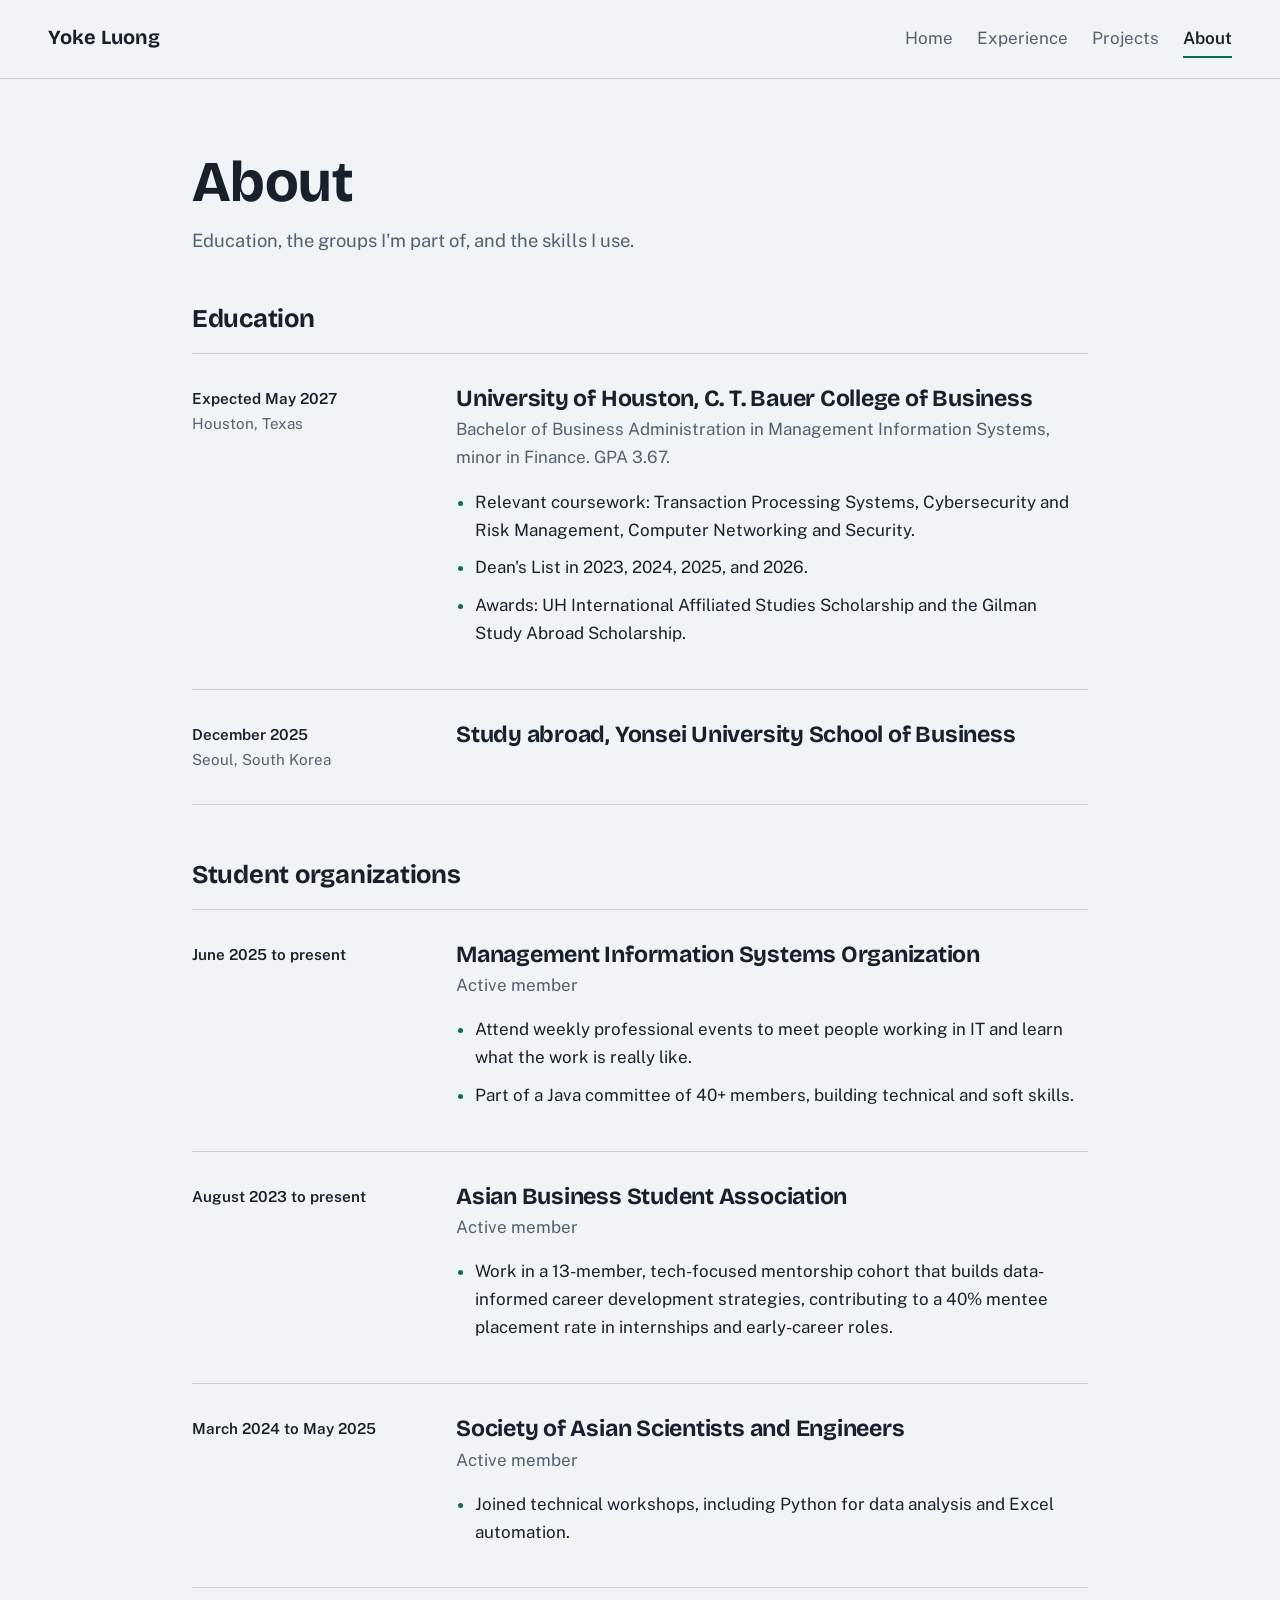
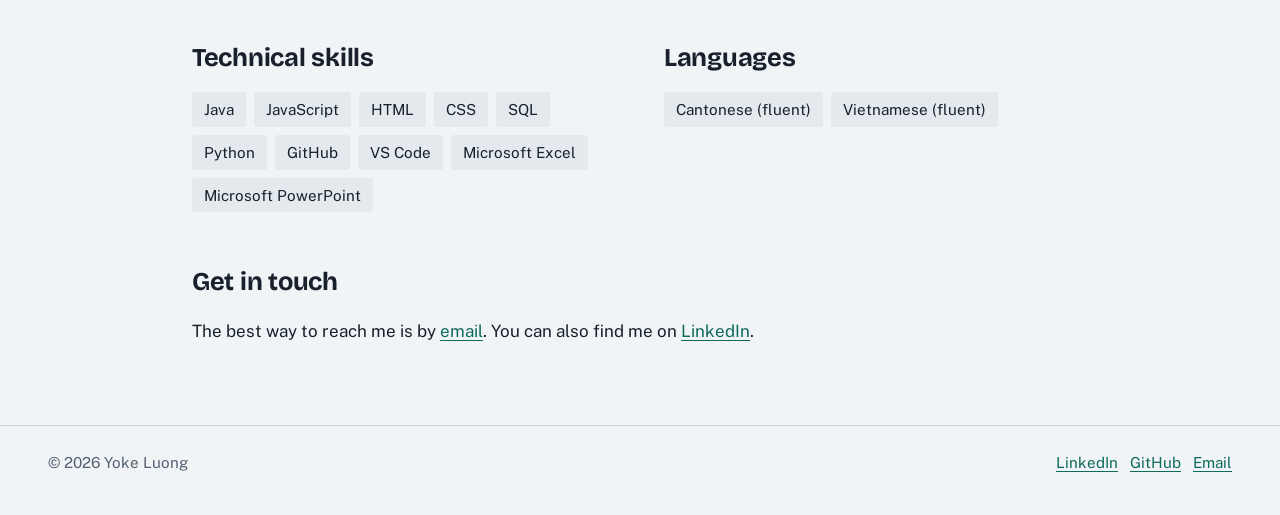
==== about.html @ 77e88e61 "Add files via upload" ====
<!DOCTYPE html>
<html lang="en">
<head>
  <meta charset="utf-8">
  <meta name="viewport" content="width=device-width, initial-scale=1">
  <title>About | Yoke Luong</title>
  <meta name="description" content="Education, study abroad at Yonsei University, student organizations, skills, and languages.">
  <link rel="preconnect" href="https://fonts.googleapis.com">
  <link rel="preconnect" href="https://fonts.gstatic.com" crossorigin>
  <link href="https://fonts.googleapis.com/css2?family=Bricolage+Grotesque:opsz,wght@12..96,600;12..96,700;12..96,800&family=Public+Sans:wght@400;600&display=swap" rel="stylesheet">
  <link rel="stylesheet" href="style.css">
</head>
<body>
  <a class="skip" href="#main">Skip to content</a>

  <header class="site-header">
    <a class="brand" href="index.html">Yoke Luong</a>
    <nav class="site-nav" aria-label="Main">
      <a href="index.html">Home</a>
      <a href="experience.html">Experience</a>
      <a href="projects.html">Projects</a>
      <a href="about.html" aria-current="page">About</a>
    </nav>
  </header>

  <main id="main">
    <h1 class="page-title">About</h1>
    <p class="page-intro">Education, the groups I'm part of, and the skills I use.</p>

    <section>
      <h2>Education</h2>
      <article class="entry">
        <div class="entry-meta">
          <strong>Expected May 2027</strong>
          Houston, Texas
        </div>
        <div>
          <h3>University of Houston, C. T. Bauer College of Business</h3>
          <p class="role">Bachelor of Business Administration in Management Information Systems, minor in Finance. GPA 3.67.</p>
          <ul>
            <li>Relevant coursework: Transaction Processing Systems, Cybersecurity and Risk Management, Computer Networking and Security.</li>
            <li>Dean's List in 2023, 2024, 2025, and 2026.</li>
            <li>Awards: UH International Affiliated Studies Scholarship and the Gilman Study Abroad Scholarship.</li>
          </ul>
        </div>
      </article>
      <article class="entry">
        <div class="entry-meta">
          <strong>December 2025</strong>
          Seoul, South Korea
        </div>
        <div>
          <h3>Study abroad, Yonsei University School of Business</h3>
        </div>
      </article>
    </section>

    <section>
      <h2>Student organizations</h2>
      <article class="entry">
        <div class="entry-meta">
          <strong>June 2025 to present</strong>
        </div>
        <div>
          <h3>Management Information Systems Organization</h3>
          <p class="role">Active member</p>
          <ul>
            <li>Attend weekly professional events to meet people working in IT and learn what the work is really like.</li>
            <li>Part of a Java committee of 40+ members, building technical and soft skills.</li>
          </ul>
        </div>
      </article>
      <article class="entry">
        <div class="entry-meta">
          <strong>August 2023 to present</strong>
        </div>
        <div>
          <h3>Asian Business Student Association</h3>
          <p class="role">Active member</p>
          <ul>
            <li>Work in a 13-member, tech-focused mentorship cohort that builds data-informed career development strategies, contributing to a 40% mentee placement rate in internships and early-career roles.</li>
          </ul>
        </div>
      </article>
      <article class="entry">
        <div class="entry-meta">
          <strong>March 2024 to May 2025</strong>
        </div>
        <div>
          <h3>Society of Asian Scientists and Engineers</h3>
          <p class="role">Active member</p>
          <ul>
            <li>Joined technical workshops, including Python for data analysis and Excel automation.</li>
          </ul>
        </div>
      </article>
    </section>

    <section class="split">
      <div>
        <h2>Technical skills</h2>
        <ul class="tags">
          <li>Java</li>
          <li>JavaScript</li>
          <li>HTML</li>
          <li>CSS</li>
          <li>SQL</li>
          <li>Python</li>
          <li>GitHub</li>
          <li>VS Code</li>
          <li>Microsoft Excel</li>
          <li>Microsoft PowerPoint</li>
        </ul>
      </div>
      <div>
        <h2>Languages</h2>
        <ul class="tags">
          <li>Cantonese (fluent)</li>
          <li>Vietnamese (fluent)</li>
        </ul>
      </div>
    </section>

    <section>
      <h2>Get in touch</h2>
      <p>The best way to reach me is by <a href="mailto:yokeluong@gmail.com">email</a>. You can also find me on <a href="https://www.linkedin.com/in/yoke-luong/">LinkedIn</a>.</p>
    </section>
  </main>

  <footer class="site-footer">
    <p>&copy; 2026 Yoke Luong</p>
    <p>
      <a href="https://www.linkedin.com/in/yoke-luong/">LinkedIn</a> &nbsp;
      <a href="https://github.com/Yoki-Luong">GitHub</a> &nbsp;
      <a href="mailto:yokeluong@gmail.com">Email</a>
    </p>
  </footer>
</body>
</html>
---- style.css ----
/* Yoke Luong — personal site
   Palette: paper grey, ink, audit green. Fonts: Bricolage Grotesque (headings), Public Sans (body). */

:root {
  --paper: #f1f4f7;
  --paper-deep: #e4e9ee;
  --ink: #17202b;
  --muted: #526070;
  --line: #c6cfd9;
  --accent: #0e6a5a;
  --accent-soft: #d6ebe5;
  --focus: #b45309;
  --measure: 68ch;
  --gutter: clamp(1.25rem, 5vw, 3rem);
}

*,
*::before,
*::after {
  box-sizing: border-box;
}

html {
  -webkit-text-size-adjust: 100%;
}

body {
  margin: 0;
  background: var(--paper);
  color: var(--ink);
  font-family: "Public Sans", system-ui, -apple-system, "Segoe UI", sans-serif;
  font-size: 1.0625rem;
  line-height: 1.65;
}

h1,
h2,
h3 {
  font-family: "Bricolage Grotesque", "Public Sans", system-ui, sans-serif;
  line-height: 1.1;
  margin: 0;
  letter-spacing: -0.01em;
}

p {
  margin: 0 0 1rem;
  max-width: var(--measure);
}

a {
  color: var(--accent);
  text-underline-offset: 0.2em;
  text-decoration-thickness: 1px;
}

a:hover {
  text-decoration-thickness: 2px;
}

a:focus-visible,
button:focus-visible {
  outline: 3px solid var(--focus);
  outline-offset: 3px;
  border-radius: 2px;
}

.skip {
  position: absolute;
  left: -999px;
  top: 0;
  background: var(--ink);
  color: #fff;
  padding: 0.6rem 1rem;
  z-index: 10;
}

.skip:focus {
  left: 0;
}

/* Header and navigation */

.site-header {
  display: flex;
  flex-wrap: wrap;
  align-items: baseline;
  justify-content: space-between;
  gap: 0.75rem 2rem;
  padding: 1.25rem var(--gutter);
  border-bottom: 1px solid var(--line);
}

.brand {
  font-family: "Bricolage Grotesque", sans-serif;
  font-weight: 700;
  font-size: 1.25rem;
  color: var(--ink);
  text-decoration: none;
}

.site-nav {
  display: flex;
  flex-wrap: wrap;
  gap: 0.25rem 1.5rem;
}

.site-nav a {
  color: var(--muted);
  text-decoration: none;
  padding: 0.25rem 0;
  border-bottom: 2px solid transparent;
}

.site-nav a:hover {
  color: var(--ink);
}

.site-nav a[aria-current="page"] {
  color: var(--ink);
  font-weight: 600;
  border-bottom-color: var(--accent);
}

/* Layout */

main {
  padding: clamp(2rem, 6vw, 4.5rem) var(--gutter) 4rem;
  max-width: 62rem;
  margin: 0 auto;
}

.page-title {
  font-size: clamp(2.2rem, 6vw, 3.6rem);
  margin-bottom: 0.75rem;
}

.page-intro {
  color: var(--muted);
  font-size: 1.15rem;
  margin-bottom: 3rem;
}

section + section {
  margin-top: 3.5rem;
}

h2 {
  font-size: 1.6rem;
  margin-bottom: 1.25rem;
}

/* Home hero */

.hero h1 {
  font-size: clamp(2.6rem, 8vw, 5.2rem);
  font-weight: 800;
  margin-bottom: 1.25rem;
}

.hero .lead {
  font-family: "Bricolage Grotesque", sans-serif;
  font-size: clamp(1.4rem, 3.4vw, 2rem);
  line-height: 1.25;
  max-width: 28ch;
  margin-bottom: 1.5rem;
}

.hero .sub {
  color: var(--muted);
  margin-bottom: 2rem;
}

.actions {
  display: flex;
  flex-wrap: wrap;
  gap: 0.75rem;
}

.button {
  display: inline-block;
  padding: 0.7rem 1.25rem;
  border: 2px solid var(--accent);
  background: var(--accent);
  color: #fff;
  font-weight: 600;
  text-decoration: none;
  border-radius: 3px;
}

.button:hover {
  background: #0a5648;
  border-color: #0a5648;
}

.button.quiet {
  background: transparent;
  color: var(--accent);
}

.button.quiet:hover {
  background: var(--accent-soft);
}

/* Results ledger */

.ledger {
  width: 100%;
  border-collapse: collapse;
  font-size: 1rem;
}

.ledger caption {
  text-align: left;
  font-family: "Bricolage Grotesque", sans-serif;
  font-weight: 700;
  font-size: 1.6rem;
  padding-bottom: 1rem;
}

.ledger th,
.ledger td {
  text-align: left;
  vertical-align: top;
  padding: 0.85rem 1rem 0.85rem 0;
  border-bottom: 1px solid var(--line);
}

.ledger thead th {
  color: var(--muted);
  font-weight: 600;
  font-size: 0.9rem;
  border-bottom: 2px solid var(--ink);
}

.ledger td:last-child {
  font-weight: 700;
  color: var(--accent);
  padding-right: 0;
}

/* Two column text blocks */

.split {
  display: grid;
  grid-template-columns: 1fr;
  gap: 2rem;
}

@media (min-width: 52rem) {
  .split {
    grid-template-columns: 1fr 1fr;
    gap: 3rem;
  }
}

/* Entries (experience, projects, involvement) */

.entry {
  display: grid;
  grid-template-columns: 1fr;
  gap: 0.5rem 2.5rem;
  padding: 2rem 0;
  border-top: 1px solid var(--line);
}

.entry:last-child {
  border-bottom: 1px solid var(--line);
}

@media (min-width: 52rem) {
  .entry {
    grid-template-columns: 14rem 1fr;
  }
}

.entry-meta {
  color: var(--muted);
  font-size: 0.95rem;
}

.entry-meta strong {
  display: block;
  color: var(--ink);
  font-weight: 600;
}

.entry h2,
.entry h3 {
  font-size: 1.45rem;
  margin-bottom: 0.25rem;
}

.entry .role {
  color: var(--muted);
  margin-bottom: 1rem;
}

.entry ul {
  margin: 0;
  padding-left: 1.2rem;
  max-width: var(--measure);
}

.entry li {
  margin-bottom: 0.6rem;
}

.entry li::marker {
  color: var(--accent);
}

/* Definition lists (about page facts) */

.facts {
  margin: 0;
}

.facts dt {
  font-weight: 600;
  margin-top: 1rem;
}

.facts dd {
  margin: 0.15rem 0 0;
  color: var(--muted);
}

.tags {
  list-style: none;
  padding: 0;
  margin: 0;
  display: flex;
  flex-wrap: wrap;
  gap: 0.5rem;
}

.tags li {
  background: var(--paper-deep);
  padding: 0.3rem 0.75rem;
  border-radius: 3px;
  font-size: 0.95rem;
}

/* Footer */

.site-footer {
  border-top: 1px solid var(--line);
  padding: 1.5rem var(--gutter) 2.5rem;
  color: var(--muted);
  font-size: 0.95rem;
  display: flex;
  flex-wrap: wrap;
  gap: 0.5rem 2rem;
  justify-content: space-between;
}

.site-footer p {
  margin: 0;
}

/* Mobile: turn the ledger into stacked rows */

@media (max-width: 40rem) {
  .ledger thead {
    position: absolute;
    left: -999px;
  }

  .ledger tr {
    display: block;
    padding: 0.85rem 0;
    border-bottom: 1px solid var(--line);
  }

  .ledger th,
  .ledger td {
    display: block;
    padding: 0.1rem 0;
    border: 0;
  }

  .ledger td:last-child {
    margin-top: 0.25rem;
  }
}

@media (prefers-reduced-motion: reduce) {
  * {
    scroll-behavior: auto !important;
    transition: none !important;
  }
}

@media print {
  .site-nav,
  .actions,
  .skip {
    display: none;
  }

  body {
    background: #fff;
  }
}
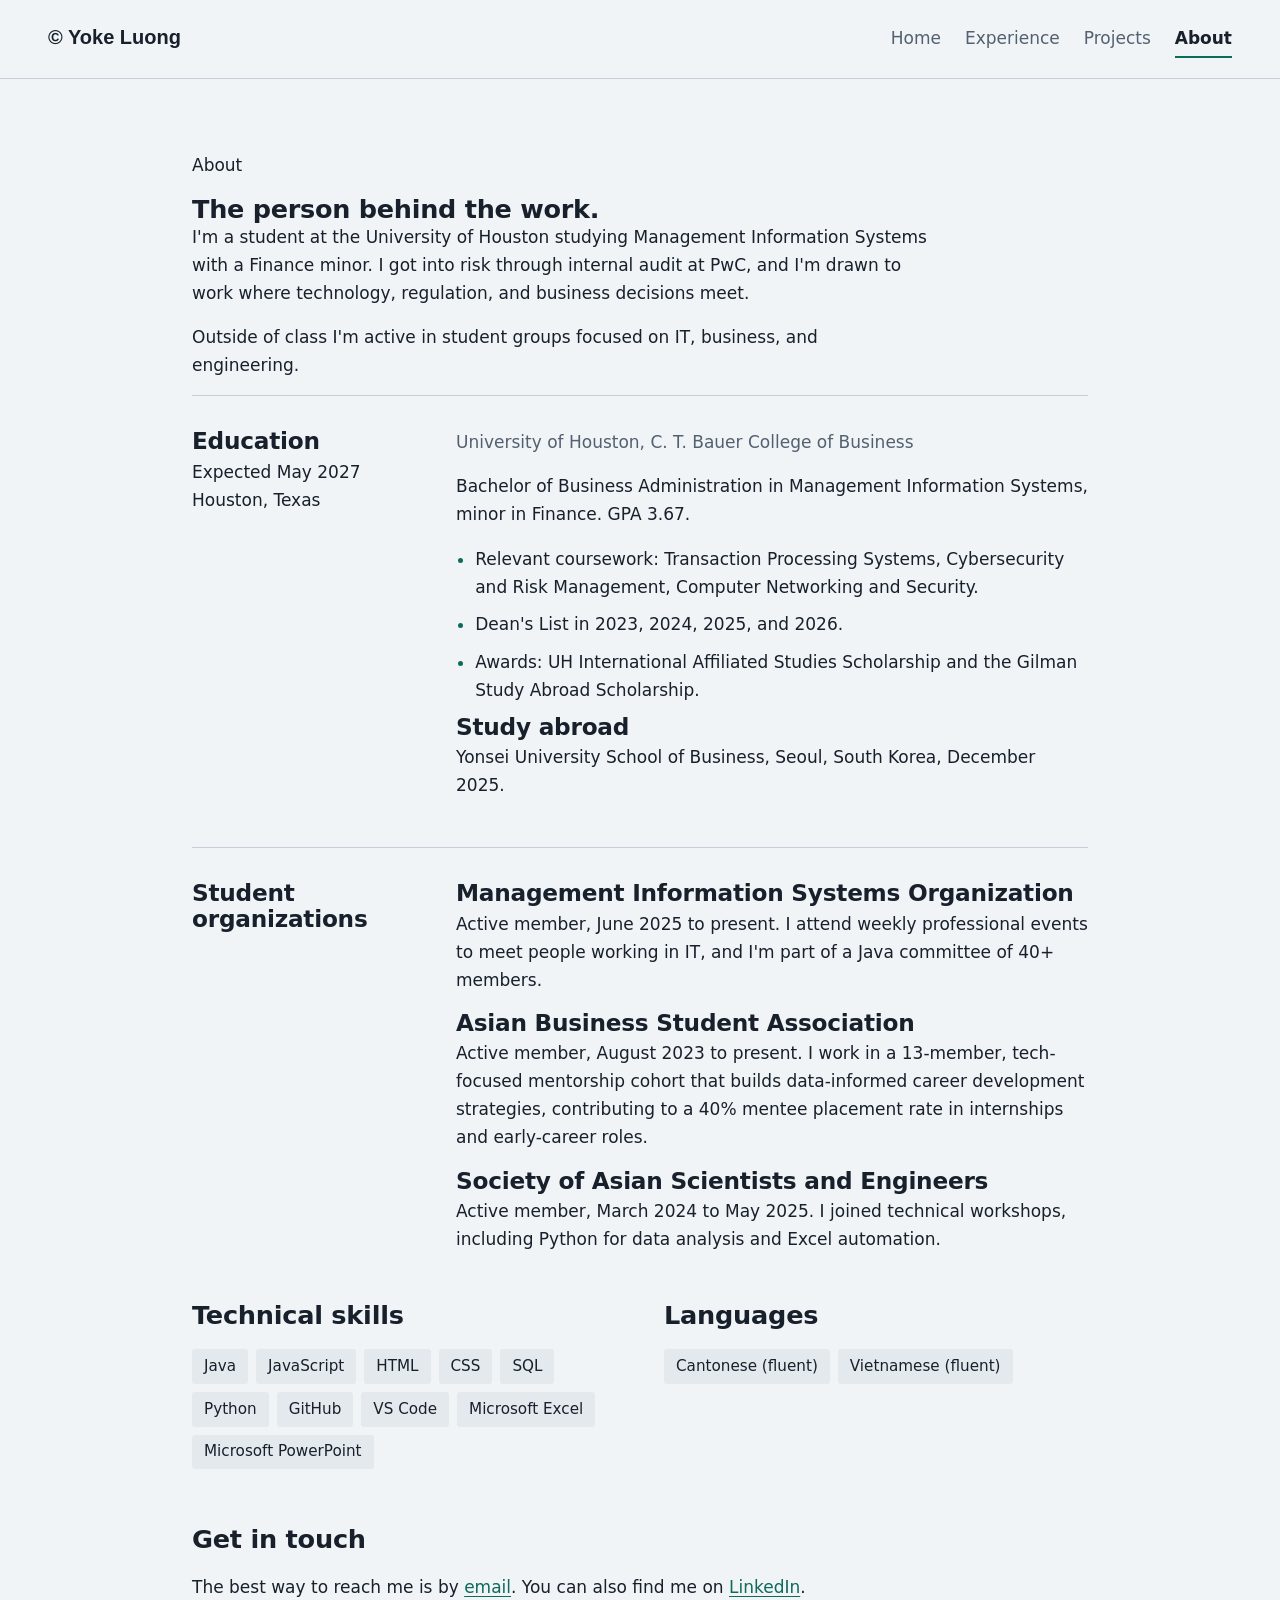
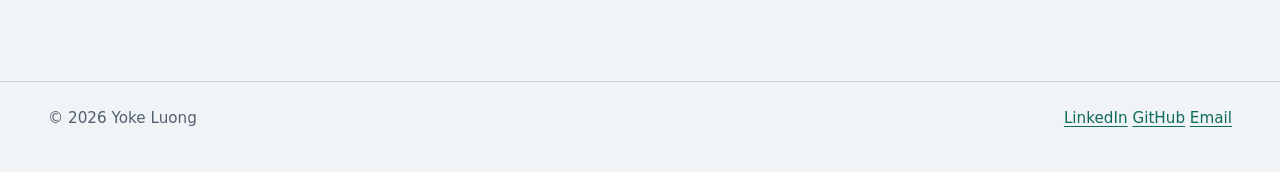
==== commit d7674c8d: "Update about.html with new content and styling" ====
--- a/about.html
+++ b/about.html
@@ -7,14 +7,14 @@
   <meta name="description" content="Education, study abroad at Yonsei University, student organizations, skills, and languages.">
   <link rel="preconnect" href="https://fonts.googleapis.com">
   <link rel="preconnect" href="https://fonts.gstatic.com" crossorigin>
-  <link href="https://fonts.googleapis.com/css2?family=Bricolage+Grotesque:opsz,wght@12..96,600;12..96,700;12..96,800&family=Public+Sans:wght@400;600&display=swap" rel="stylesheet">
+  <link href="https://fonts.googleapis.com/css2?family=Inter+Tight:wght@400;500;600;700;800&display=swap" rel="stylesheet">
   <link rel="stylesheet" href="style.css">
 </head>
 <body>
   <a class="skip" href="#main">Skip to content</a>
 
   <header class="site-header">
-    <a class="brand" href="index.html">Yoke Luong</a>
+    <a class="brand" href="index.html">&copy; Yoke Luong</a>
     <nav class="site-nav" aria-label="Main">
       <a href="index.html">Home</a>
       <a href="experience.html">Experience</a>
@@ -24,79 +24,50 @@
   </header>
 
   <main id="main">
-    <h1 class="page-title">About</h1>
-    <p class="page-intro">Education, the groups I'm part of, and the skills I use.</p>
-
-    <section>
-      <h2>Education</h2>
-      <article class="entry">
-        <div class="entry-meta">
-          <strong>Expected May 2027</strong>
-          Houston, Texas
-        </div>
-        <div>
-          <h3>University of Houston, C. T. Bauer College of Business</h3>
-          <p class="role">Bachelor of Business Administration in Management Information Systems, minor in Finance. GPA 3.67.</p>
-          <ul>
-            <li>Relevant coursework: Transaction Processing Systems, Cybersecurity and Risk Management, Computer Networking and Security.</li>
-            <li>Dean's List in 2023, 2024, 2025, and 2026.</li>
-            <li>Awards: UH International Affiliated Studies Scholarship and the Gilman Study Abroad Scholarship.</li>
-          </ul>
-        </div>
-      </article>
-      <article class="entry">
-        <div class="entry-meta">
-          <strong>December 2025</strong>
-          Seoul, South Korea
-        </div>
-        <div>
-          <h3>Study abroad, Yonsei University School of Business</h3>
-        </div>
-      </article>
+    <section class="intro">
+      <div>
+        <p class="label">About</p>
+        <h1 class="headline">The person behind the work.</h1>
+      </div>
+      <div class="side">
+        <p>I'm a student at the University of Houston studying Management Information Systems with a Finance minor. I got into risk through internal audit at PwC, and I'm drawn to work where technology, regulation, and business decisions meet.</p>
+        <p>Outside of class I'm active in student groups focused on IT, business, and engineering.</p>
+      </div>
     </section>
 
-    <section>
-      <h2>Student organizations</h2>
-      <article class="entry">
-        <div class="entry-meta">
-          <strong>June 2025 to present</strong>
-        </div>
-        <div>
-          <h3>Management Information Systems Organization</h3>
-          <p class="role">Active member</p>
-          <ul>
-            <li>Attend weekly professional events to meet people working in IT and learn what the work is really like.</li>
-            <li>Part of a Java committee of 40+ members, building technical and soft skills.</li>
-          </ul>
-        </div>
-      </article>
-      <article class="entry">
-        <div class="entry-meta">
-          <strong>August 2023 to present</strong>
-        </div>
-        <div>
-          <h3>Asian Business Student Association</h3>
-          <p class="role">Active member</p>
-          <ul>
-            <li>Work in a 13-member, tech-focused mentorship cohort that builds data-informed career development strategies, contributing to a 40% mentee placement rate in internships and early-career roles.</li>
-          </ul>
-        </div>
-      </article>
-      <article class="entry">
-        <div class="entry-meta">
-          <strong>March 2024 to May 2025</strong>
-        </div>
-        <div>
-          <h3>Society of Asian Scientists and Engineers</h3>
-          <p class="role">Active member</p>
-          <ul>
-            <li>Joined technical workshops, including Python for data analysis and Excel automation.</li>
-          </ul>
-        </div>
-      </article>
-    </section>
+    <article class="entry" aria-labelledby="uh">
+      <div>
+        <h2 id="uh">Education</h2>
+        <p class="when">Expected May 2027<br>Houston, Texas</p>
+      </div>
+      <div class="story">
+        <p class="role">University of Houston, C. T. Bauer College of Business</p>
+        <p>Bachelor of Business Administration in Management Information Systems, minor in Finance. GPA 3.67.</p>
+        <ul>
+          <li>Relevant coursework: Transaction Processing Systems, Cybersecurity and Risk Management, Computer Networking and Security.</li>
+          <li>Dean's List in 2023, 2024, 2025, and 2026.</li>
+          <li>Awards: UH International Affiliated Studies Scholarship and the Gilman Study Abroad Scholarship.</li>
+        </ul>
+        <h3 class="step">Study abroad</h3>
+        <p>Yonsei University School of Business, Seoul, South Korea, December 2025.</p>
+      </div>
+    </article>
 
-    <section class="split">
+    <article class="entry" aria-labelledby="orgs">
+      <div>
+        <h2 id="orgs">Student organizations</h2>
+      </div>
+      <div class="story">
+        <h3 class="step">Management Information Systems Organization</h3>
+        <p>Active member, June 2025 to present. I attend weekly professional events to meet people working in IT, and I'm part of a Java committee of 40+ members.</p>
+        <h3 class="step">Asian Business Student Association</h3>
+        <p>Active member, August 2023 to present. I work in a 13-member, tech-focused mentorship cohort that builds data-informed career development strategies, contributing to a 40% mentee placement rate in internships and early-career roles.</p>
+        <h3 class="step">Society of Asian Scientists and Engineers</h3>
+        <p>Active member, March 2024 to May 2025. I joined technical workshops, including Python for data analysis and Excel automation.</p>
+      </div>
+    </article>
+
+    <section class="block split">
       <div>
         <h2>Technical skills</h2>
         <ul class="tags">
@@ -121,7 +92,7 @@
       </div>
     </section>
 
-    <section>
+    <section class="block">
       <h2>Get in touch</h2>
       <p>The best way to reach me is by <a href="mailto:yokeluong@gmail.com">email</a>. You can also find me on <a href="https://www.linkedin.com/in/yoke-luong/">LinkedIn</a>.</p>
     </section>
@@ -130,8 +101,8 @@
   <footer class="site-footer">
     <p>&copy; 2026 Yoke Luong</p>
     <p>
-      <a href="https://www.linkedin.com/in/yoke-luong/">LinkedIn</a> &nbsp;
-      <a href="https://github.com/Yoki-Luong">GitHub</a> &nbsp;
+      <a href="https://www.linkedin.com/in/yoke-luong/">LinkedIn</a>
+      <a href="https://github.com/Yoki-Luong">GitHub</a>
       <a href="mailto:yokeluong@gmail.com">Email</a>
     </p>
   </footer>
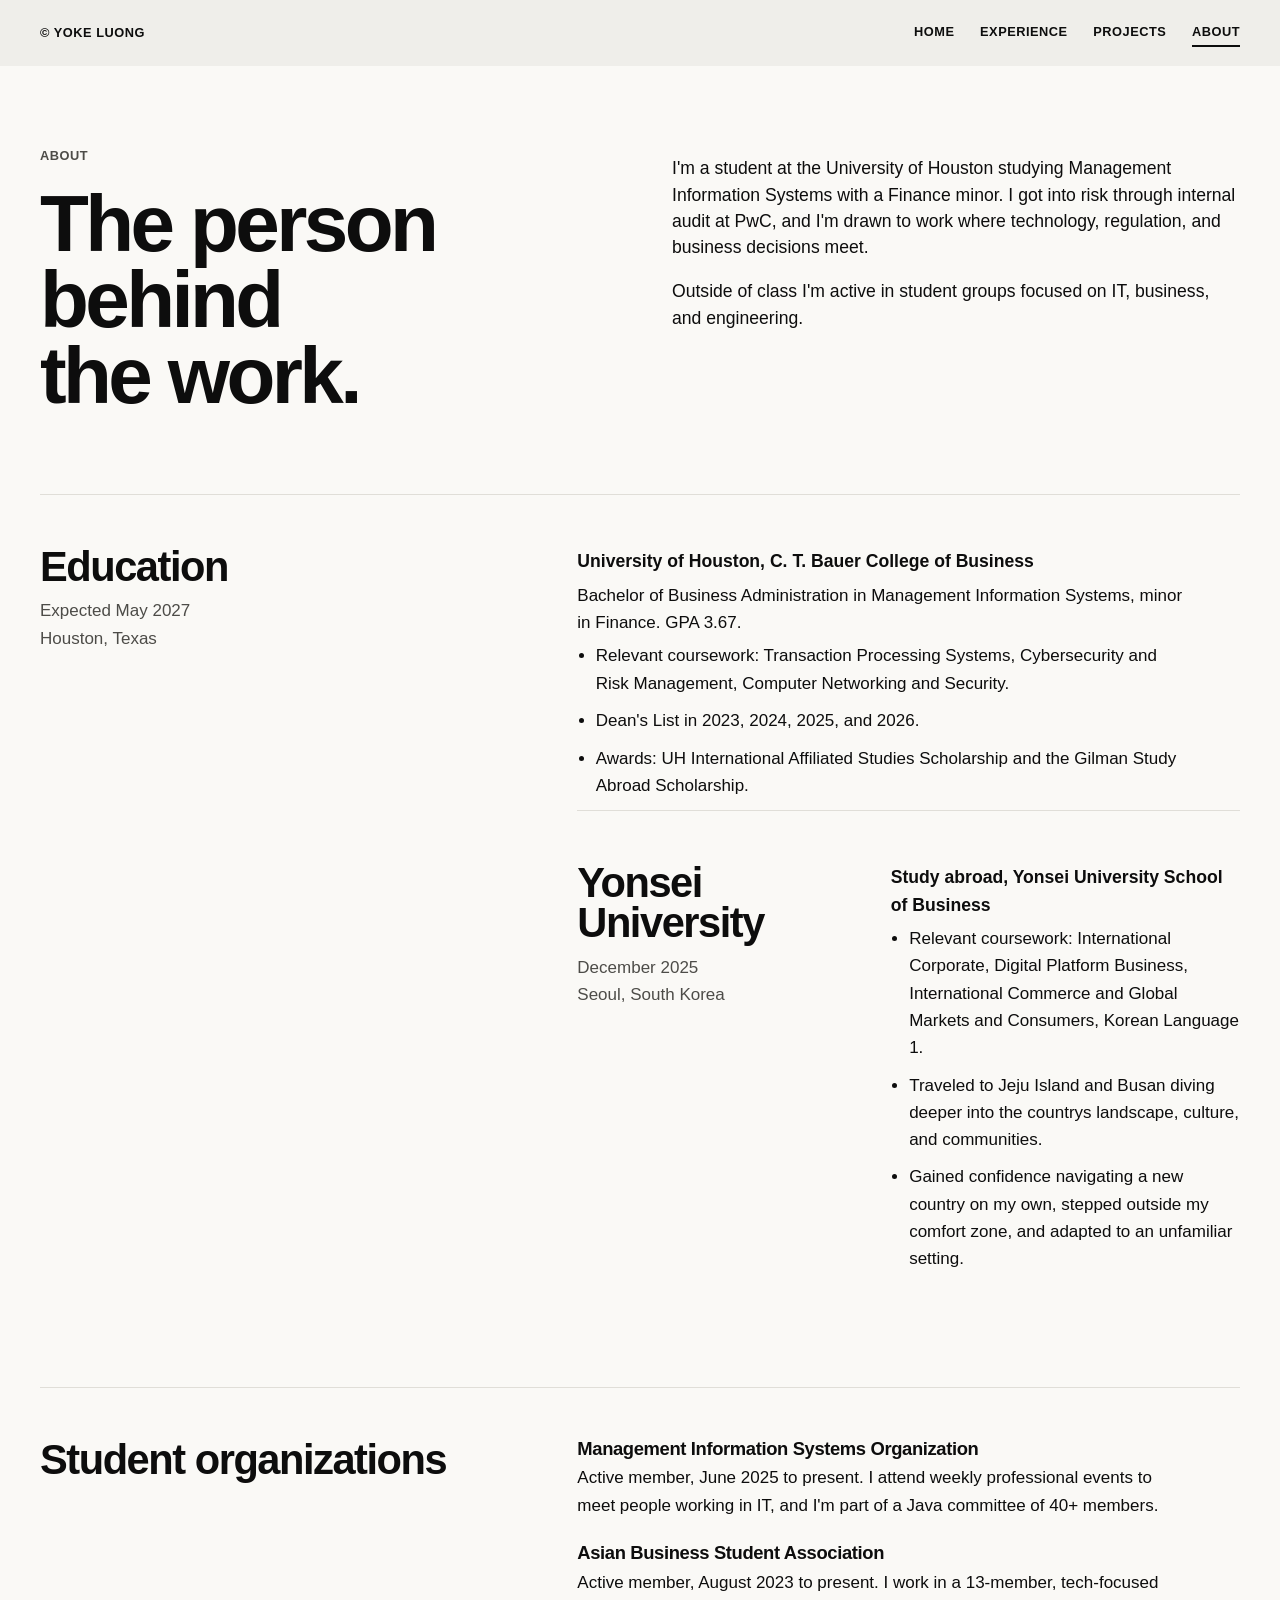
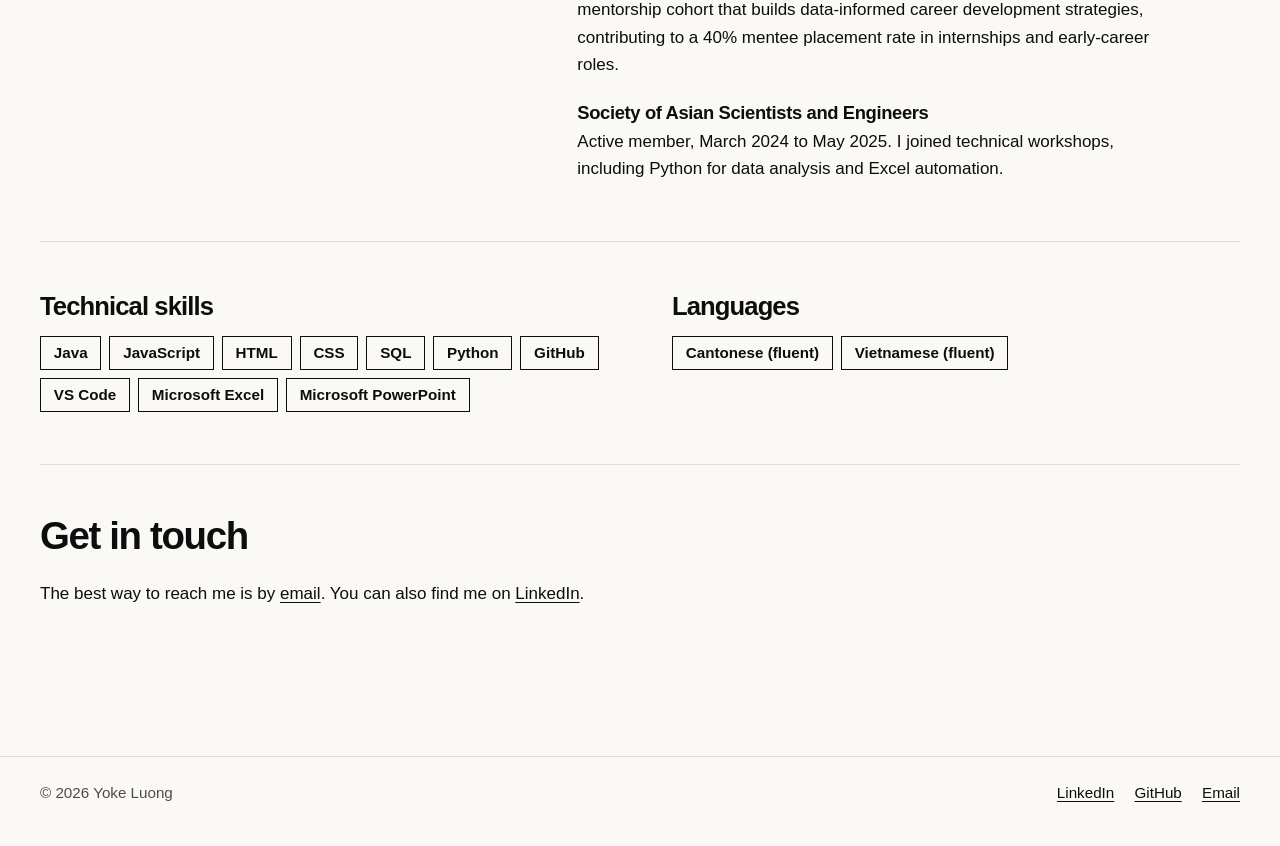
==== commit 246cddc4: "Enhance study abroad section with Yonsei University details Added detailed information about study a" ====
--- a/about.html
+++ b/about.html
@@ -48,8 +48,20 @@
           <li>Dean's List in 2023, 2024, 2025, and 2026.</li>
           <li>Awards: UH International Affiliated Studies Scholarship and the Gilman Study Abroad Scholarship.</li>
         </ul>
-        <h3 class="step">Study abroad</h3>
-        <p>Yonsei University School of Business, Seoul, South Korea, December 2025.</p>
+            <article class="entry" aria-labelledby="yonsei">
+      <div>
+        <h2 id="yonsei">Yonsei University</h2>
+        <p class="when">December 2025<br>Seoul, South Korea</p>
+      </div>
+      <div class="story">
+        <p class="role">Study abroad, Yonsei University School of Business</p>
+        <ul>
+          <li>Relevant coursework: International Corporate, Digital Platform Business, International Commerce and Global Markets and Consumers, Korean Language 1. </li>
+          <li>Traveled to Jeju Island and Busan diving deeper into the countrys landscape, culture, and communities.</li>
+          <li>Gained confidence navigating a new country on my own, stepped outside my comfort zone, and adapted to an unfamiliar setting. </li>
+        </ul>
+      </div>
+    </article>
       </div>
     </article>
 
--- a/style.css
+++ b/style.css
@@ -1,17 +1,16 @@
 /* Yoke Luong — personal site
-   Palette: paper grey, ink, audit green. Fonts: Bricolage Grotesque (headings), Public Sans (body). */
+   Look: warm off-white paper, near-black ink, heavy tight headlines, hairline dividers.
+   Font: Inter Tight (one family, weights 400 to 800). */
 
 :root {
-  --paper: #f1f4f7;
-  --paper-deep: #e4e9ee;
-  --ink: #17202b;
-  --muted: #526070;
-  --line: #c6cfd9;
-  --accent: #0e6a5a;
-  --accent-soft: #d6ebe5;
-  --focus: #b45309;
-  --measure: 68ch;
-  --gutter: clamp(1.25rem, 5vw, 3rem);
+  --paper: #faf9f6;
+  --bar: #efeeea;
+  --ink: #0d0d0d;
+  --muted: #4d4c48;
+  --line: #e0ded8;
+  --focus: #1a4fd6;
+  --gutter: clamp(1.25rem, 4vw, 2.5rem);
+  --measure: 38rem;
 }
 
 *,
@@ -28,28 +27,28 @@
   margin: 0;
   background: var(--paper);
   color: var(--ink);
-  font-family: "Public Sans", system-ui, -apple-system, "Segoe UI", sans-serif;
+  font-family: "Inter Tight", "Helvetica Neue", Arial, sans-serif;
   font-size: 1.0625rem;
-  line-height: 1.65;
+  line-height: 1.6;
 }
 
 h1,
 h2,
 h3 {
-  font-family: "Bricolage Grotesque", "Public Sans", system-ui, sans-serif;
-  line-height: 1.1;
-  margin: 0;
-  letter-spacing: -0.01em;
+  margin: 0;
+  font-weight: 800;
+  letter-spacing: -0.035em;
+  line-height: 1;
 }
 
 p {
-  margin: 0 0 1rem;
+  margin: 0 0 1.1rem;
   max-width: var(--measure);
 }
 
 a {
-  color: var(--accent);
-  text-underline-offset: 0.2em;
+  color: var(--ink);
+  text-underline-offset: 0.18em;
   text-decoration-thickness: 1px;
 }
 
@@ -57,11 +56,9 @@
   text-decoration-thickness: 2px;
 }
 
-a:focus-visible,
-button:focus-visible {
+a:focus-visible {
   outline: 3px solid var(--focus);
   outline-offset: 3px;
-  border-radius: 2px;
 }
 
 .skip {
@@ -69,7 +66,7 @@
   left: -999px;
   top: 0;
   background: var(--ink);
-  color: #fff;
+  color: var(--paper);
   padding: 0.6rem 1rem;
   z-index: 10;
 }
@@ -78,252 +75,313 @@
   left: 0;
 }
 
-/* Header and navigation */
+/* Header */
 
 .site-header {
   display: flex;
   flex-wrap: wrap;
-  align-items: baseline;
+  align-items: center;
   justify-content: space-between;
-  gap: 0.75rem 2rem;
-  padding: 1.25rem var(--gutter);
-  border-bottom: 1px solid var(--line);
-}
-
-.brand {
-  font-family: "Bricolage Grotesque", sans-serif;
+  gap: 0.5rem 2rem;
+  padding: 1.15rem var(--gutter);
+  background: var(--bar);
+}
+
+.brand,
+.site-nav a {
+  font-size: 0.8rem;
   font-weight: 700;
-  font-size: 1.25rem;
-  color: var(--ink);
+  letter-spacing: 0.04em;
+  text-transform: uppercase;
   text-decoration: none;
 }
 
 .site-nav {
   display: flex;
   flex-wrap: wrap;
-  gap: 0.25rem 1.5rem;
+  gap: 0.25rem 1.6rem;
 }
 
 .site-nav a {
+  padding: 0.2rem 0;
+  border-bottom: 2px solid transparent;
+}
+
+.site-nav a:hover {
+  border-bottom-color: var(--line);
+}
+
+.site-nav a[aria-current="page"] {
+  border-bottom-color: var(--ink);
+}
+
+/* Page frame */
+
+main {
+  padding: clamp(2.5rem, 7vw, 5rem) var(--gutter) 5rem;
+  max-width: 82rem;
+  margin: 0 auto;
+}
+
+.label {
+  font-size: 0.8rem;
+  font-weight: 700;
+  letter-spacing: 0.04em;
+  text-transform: uppercase;
   color: var(--muted);
-  text-decoration: none;
-  padding: 0.25rem 0;
-  border-bottom: 2px solid transparent;
-}
-
-.site-nav a:hover {
-  color: var(--ink);
-}
-
-.site-nav a[aria-current="page"] {
-  color: var(--ink);
-  font-weight: 600;
-  border-bottom-color: var(--accent);
-}
-
-/* Layout */
-
-main {
-  padding: clamp(2rem, 6vw, 4.5rem) var(--gutter) 4rem;
-  max-width: 62rem;
-  margin: 0 auto;
-}
-
-.page-title {
-  font-size: clamp(2.2rem, 6vw, 3.6rem);
-  margin-bottom: 0.75rem;
-}
-
-.page-intro {
-  color: var(--muted);
-  font-size: 1.15rem;
-  margin-bottom: 3rem;
-}
-
-section + section {
-  margin-top: 3.5rem;
-}
-
-h2 {
-  font-size: 1.6rem;
-  margin-bottom: 1.25rem;
-}
-
-/* Home hero */
-
-.hero h1 {
-  font-size: clamp(2.6rem, 8vw, 5.2rem);
-  font-weight: 800;
-  margin-bottom: 1.25rem;
-}
-
-.hero .lead {
-  font-family: "Bricolage Grotesque", sans-serif;
-  font-size: clamp(1.4rem, 3.4vw, 2rem);
-  line-height: 1.25;
-  max-width: 28ch;
-  margin-bottom: 1.5rem;
-}
-
-.hero .sub {
-  color: var(--muted);
-  margin-bottom: 2rem;
+  margin: 0 0 1.25rem;
+}
+
+.intro {
+  display: grid;
+  grid-template-columns: 1fr;
+  gap: 1.75rem 4rem;
+  padding-bottom: clamp(2.5rem, 7vw, 5rem);
+}
+
+@media (min-width: 52rem) {
+  .intro {
+    grid-template-columns: 1fr 1fr;
+    align-items: start;
+  }
+
+  .intro .side {
+    padding-top: 0.6rem;
+  }
+}
+
+.headline {
+  font-size: clamp(2.6rem, 6.4vw, 5rem);
+  line-height: 0.95;
+  letter-spacing: -0.045em;
+  text-wrap: balance;
+}
+
+.side p {
+  font-size: 1.1rem;
+  line-height: 1.5;
+}
+
+.side p:last-child {
+  margin-bottom: 0;
 }
 
 .actions {
   display: flex;
   flex-wrap: wrap;
   gap: 0.75rem;
+  margin-top: 1.75rem;
 }
 
 .button {
   display: inline-block;
-  padding: 0.7rem 1.25rem;
-  border: 2px solid var(--accent);
-  background: var(--accent);
-  color: #fff;
-  font-weight: 600;
+  padding: 0.75rem 1.3rem;
+  background: var(--ink);
+  color: var(--paper);
+  border: 2px solid var(--ink);
+  font-weight: 700;
+  font-size: 0.95rem;
   text-decoration: none;
-  border-radius: 3px;
 }
 
 .button:hover {
-  background: #0a5648;
-  border-color: #0a5648;
+  background: #2b2b29;
+  border-color: #2b2b29;
 }
 
 .button.quiet {
   background: transparent;
-  color: var(--accent);
+  color: var(--ink);
 }
 
 .button.quiet:hover {
-  background: var(--accent-soft);
-}
-
-/* Results ledger */
+  background: var(--bar);
+}
+
+/* Sections separated by hairlines */
+
+.block {
+  border-top: 1px solid var(--line);
+  padding: clamp(2rem, 5vw, 3.25rem) 0;
+}
+
+.block > h2 {
+  font-size: clamp(1.7rem, 3.4vw, 2.4rem);
+  margin-bottom: 1.5rem;
+}
+
+.block > .label {
+  margin-bottom: 1.5rem;
+}
+
+/* Three takeaways */
+
+.points {
+  display: grid;
+  grid-template-columns: 1fr;
+  gap: 2rem;
+  margin: 0;
+  padding: 0;
+  list-style: none;
+}
+
+@media (min-width: 52rem) {
+  .points {
+    grid-template-columns: repeat(3, 1fr);
+    gap: 3rem;
+  }
+}
+
+.points h3 {
+  font-size: 1.5rem;
+  line-height: 1.05;
+  margin-bottom: 0.75rem;
+}
+
+.points p {
+  color: var(--muted);
+  margin: 0;
+}
+
+/* Results table */
 
 .ledger {
   width: 100%;
   border-collapse: collapse;
-  font-size: 1rem;
-}
-
-.ledger caption {
-  text-align: left;
-  font-family: "Bricolage Grotesque", sans-serif;
-  font-weight: 700;
-  font-size: 1.6rem;
-  padding-bottom: 1rem;
 }
 
 .ledger th,
 .ledger td {
   text-align: left;
   vertical-align: top;
-  padding: 0.85rem 1rem 0.85rem 0;
+  padding: 1rem 1.5rem 1rem 0;
   border-bottom: 1px solid var(--line);
 }
 
 .ledger thead th {
+  font-size: 0.8rem;
+  letter-spacing: 0.04em;
+  text-transform: uppercase;
   color: var(--muted);
-  font-weight: 600;
-  font-size: 0.9rem;
-  border-bottom: 2px solid var(--ink);
+  font-weight: 700;
+  border-bottom: 1px solid var(--ink);
+}
+
+.ledger tbody th {
+  font-weight: 700;
+  width: 22%;
 }
 
 .ledger td:last-child {
-  font-weight: 700;
-  color: var(--accent);
+  font-weight: 800;
+  font-size: 1.2rem;
+  letter-spacing: -0.02em;
   padding-right: 0;
 }
 
-/* Two column text blocks */
+@media (max-width: 40rem) {
+  .ledger thead {
+    position: absolute;
+    left: -999px;
+  }
+
+  .ledger tr {
+    display: block;
+    padding: 1rem 0;
+    border-bottom: 1px solid var(--line);
+  }
+
+  .ledger th,
+  .ledger td {
+    display: block;
+    width: auto !important;
+    padding: 0.1rem 0;
+    border: 0;
+  }
+
+  .ledger td:last-child {
+    margin-top: 0.3rem;
+  }
+}
+
+/* Two column text */
 
 .split {
   display: grid;
   grid-template-columns: 1fr;
-  gap: 2rem;
+  gap: 2rem 4rem;
 }
 
 @media (min-width: 52rem) {
   .split {
     grid-template-columns: 1fr 1fr;
-    gap: 3rem;
-  }
-}
-
-/* Entries (experience, projects, involvement) */
+  }
+}
+
+.split h2 {
+  font-size: 1.6rem;
+  margin-bottom: 1rem;
+}
+
+/* Entries: dates on the left, story on the right */
 
 .entry {
   display: grid;
   grid-template-columns: 1fr;
-  gap: 0.5rem 2.5rem;
-  padding: 2rem 0;
+  gap: 0.75rem 4rem;
   border-top: 1px solid var(--line);
-}
-
-.entry:last-child {
-  border-bottom: 1px solid var(--line);
+  padding: clamp(2rem, 5vw, 3.25rem) 0;
 }
 
 @media (min-width: 52rem) {
   .entry {
-    grid-template-columns: 14rem 1fr;
-  }
-}
-
-.entry-meta {
+    grid-template-columns: 1fr 1.4fr;
+  }
+}
+
+.entry h2,
+.entry h3.title {
+  font-size: clamp(1.8rem, 3.6vw, 2.6rem);
+  line-height: 0.98;
+  margin-bottom: 0.6rem;
+}
+
+.entry .role {
+  font-size: 1.1rem;
+  font-weight: 600;
+  margin: 0 0 0.35rem;
+}
+
+.entry .when {
   color: var(--muted);
-  font-size: 0.95rem;
-}
-
-.entry-meta strong {
-  display: block;
-  color: var(--ink);
-  font-weight: 600;
-}
-
-.entry h2,
-.entry h3 {
-  font-size: 1.45rem;
-  margin-bottom: 0.25rem;
-}
-
-.entry .role {
-  color: var(--muted);
-  margin-bottom: 1rem;
+  margin: 0;
 }
 
 .entry ul {
   margin: 0;
-  padding-left: 1.2rem;
+  padding-left: 1.15rem;
   max-width: var(--measure);
 }
 
 .entry li {
-  margin-bottom: 0.6rem;
-}
-
-.entry li::marker {
-  color: var(--accent);
-}
-
-/* Definition lists (about page facts) */
-
-.facts {
-  margin: 0;
-}
-
-.facts dt {
-  font-weight: 600;
-  margin-top: 1rem;
-}
-
-.facts dd {
-  margin: 0.15rem 0 0;
-  color: var(--muted);
-}
+  margin-bottom: 0.65rem;
+}
+
+.entry h3.step {
+  font-size: 1.15rem;
+  letter-spacing: -0.02em;
+  margin: 1.6rem 0 0.4rem;
+}
+
+.entry h3.step:first-child {
+  margin-top: 0;
+}
+
+.entry .story p {
+  margin-bottom: 0.4rem;
+}
+
+/* Skill tags */
 
 .tags {
   list-style: none;
@@ -335,9 +393,9 @@
 }
 
 .tags li {
-  background: var(--paper-deep);
-  padding: 0.3rem 0.75rem;
-  border-radius: 3px;
+  border: 1px solid var(--ink);
+  padding: 0.25rem 0.8rem;
+  font-weight: 600;
   font-size: 0.95rem;
 }
 
@@ -356,32 +414,16 @@
 
 .site-footer p {
   margin: 0;
-}
-
-/* Mobile: turn the ledger into stacked rows */
-
-@media (max-width: 40rem) {
-  .ledger thead {
-    position: absolute;
-    left: -999px;
-  }
-
-  .ledger tr {
-    display: block;
-    padding: 0.85rem 0;
-    border-bottom: 1px solid var(--line);
-  }
-
-  .ledger th,
-  .ledger td {
-    display: block;
-    padding: 0.1rem 0;
-    border: 0;
-  }
-
-  .ledger td:last-child {
-    margin-top: 0.25rem;
-  }
+  max-width: none;
+}
+
+.site-footer a {
+  color: var(--ink);
+  margin-left: 1rem;
+}
+
+.site-footer a:first-child {
+  margin-left: 0;
 }
 
 @media (prefers-reduced-motion: reduce) {
@@ -397,8 +439,4 @@
   .skip {
     display: none;
   }
-
-  body {
-    background: #fff;
-  }
-}
+}
